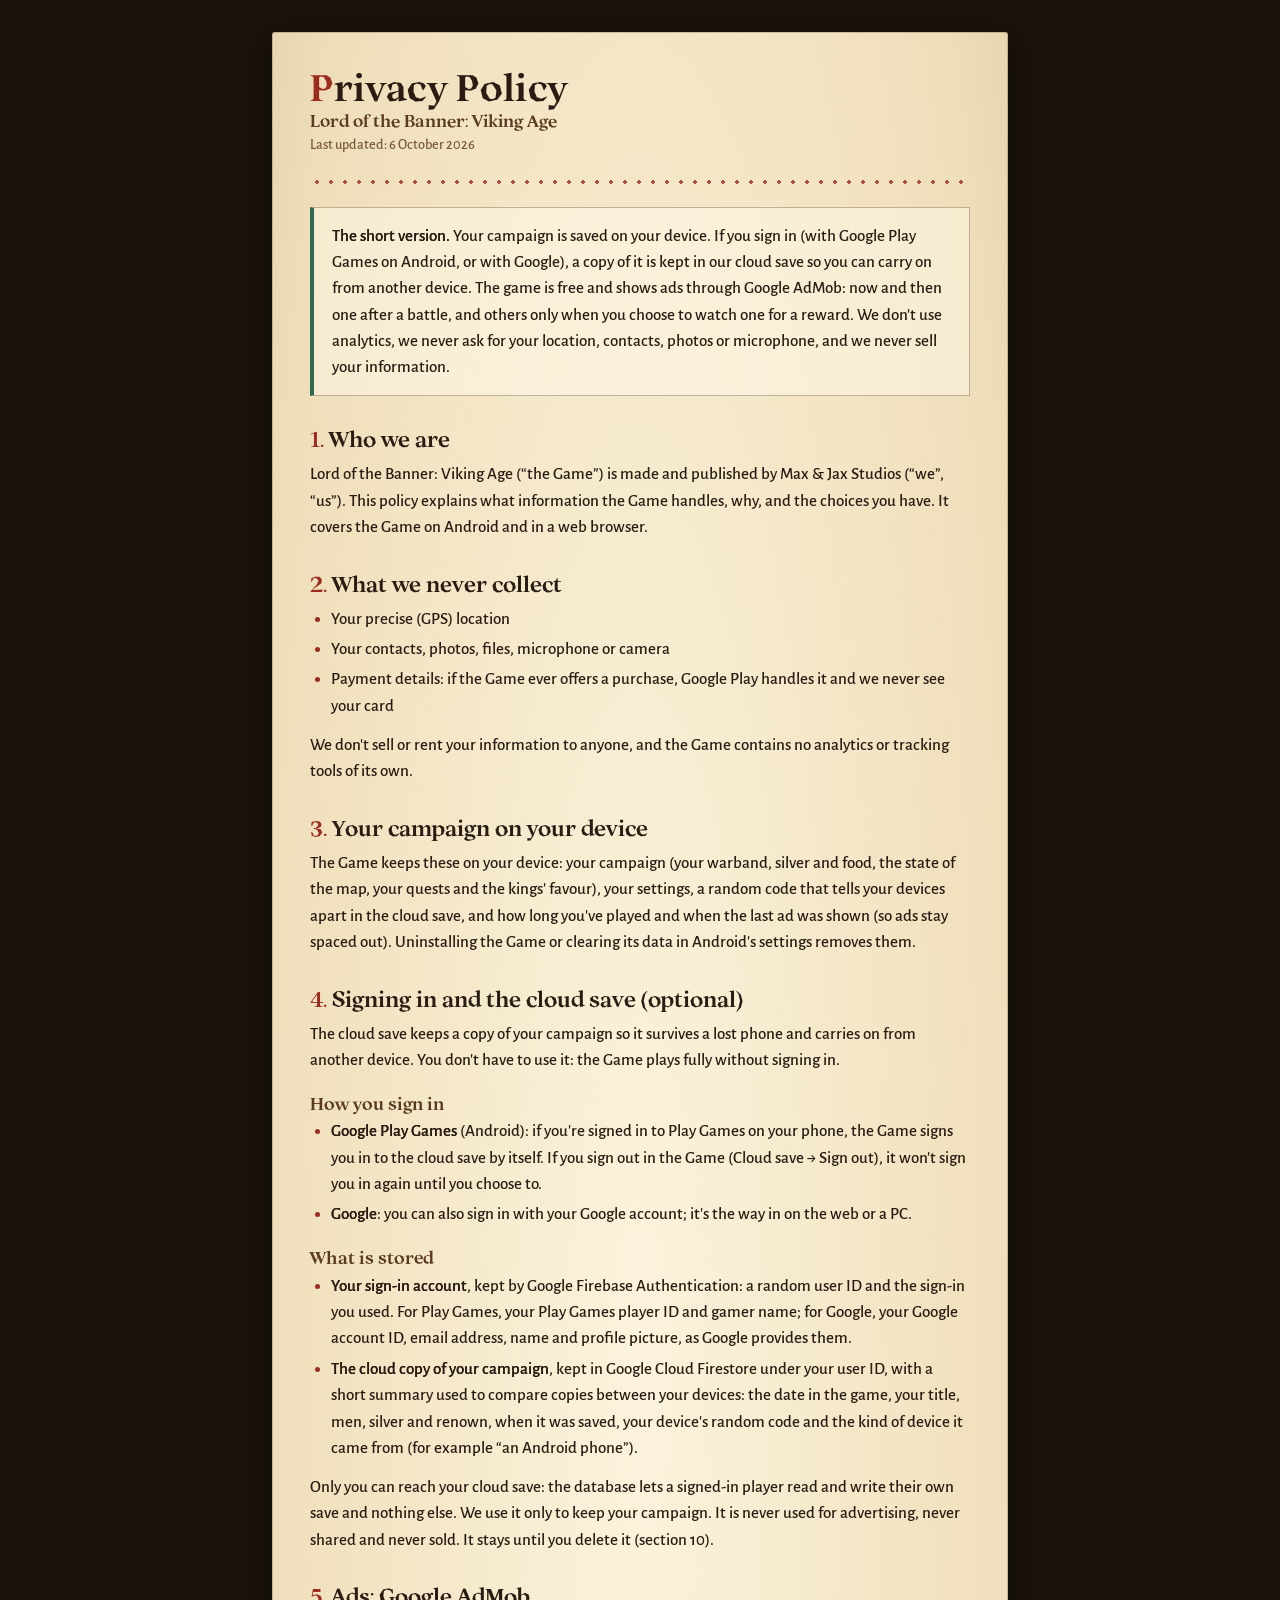
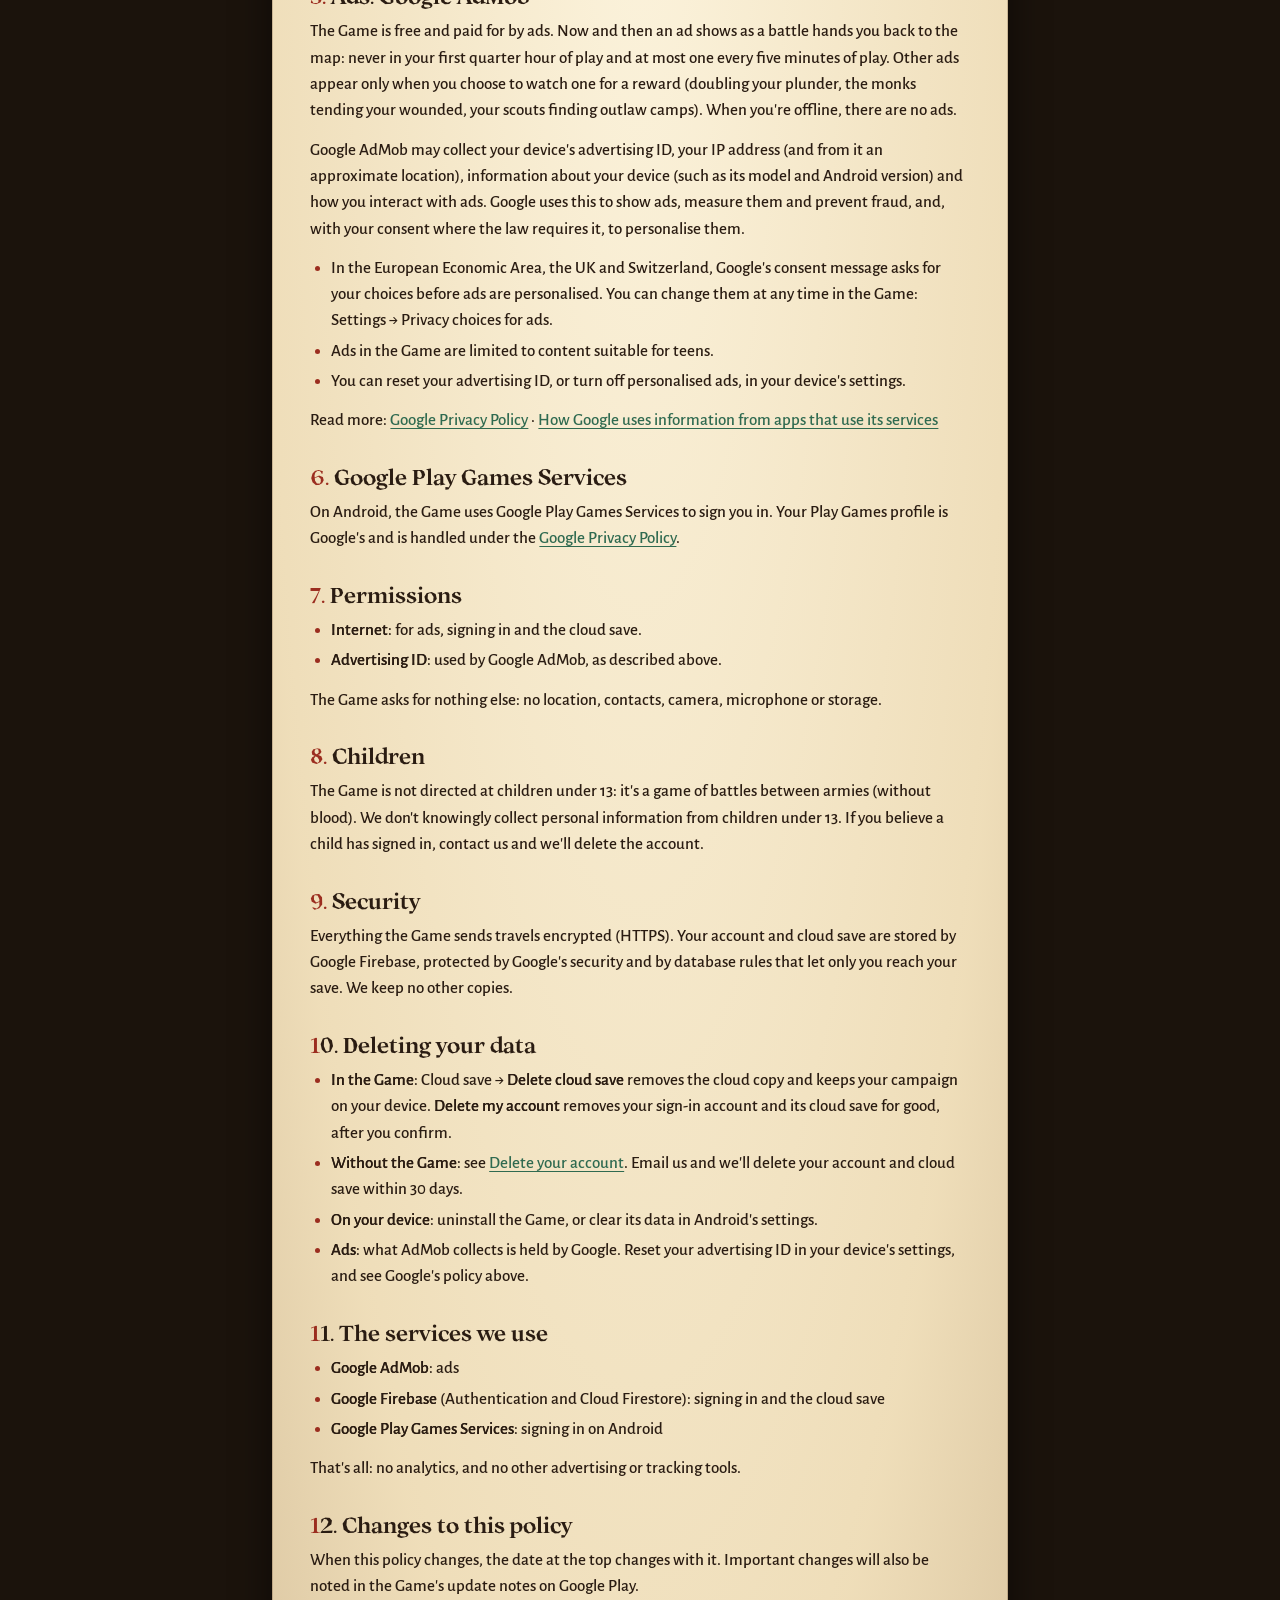
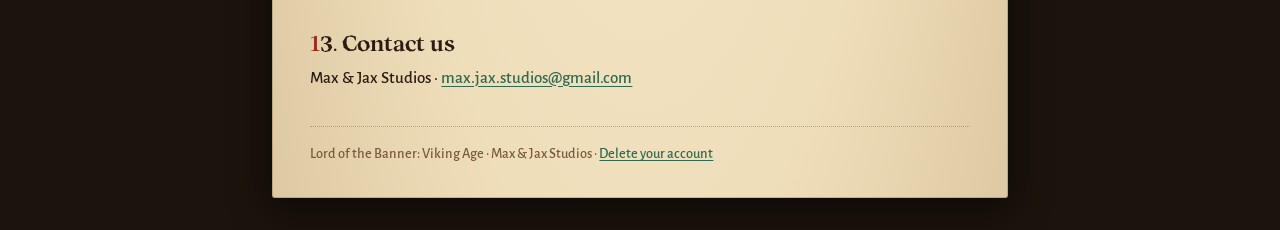
==== index.html @ bc625d04 "Privacy policy and account deletion page for Lord of the Banner: Viking Age Co-Authored-By: Claude O" ====
<!doctype html>
<html lang="en">
<head>
<meta charset="utf-8">
<meta name="viewport" content="width=device-width, initial-scale=1">
<meta name="theme-color" content="#1b130c">
<title>Privacy Policy · Lord of the Banner</title>
<meta name="description" content="How Lord of the Banner: Viking Age handles your information: your campaign, the optional cloud save, and ads.">
<link rel="icon" type="image/png" href="favicon.png">
<link rel="stylesheet" href="style.css">
</head>
<body>
<main>
  <h1>Privacy Policy</h1>
  <p class="game">Lord of the Banner: Viking Age</p>
  <p class="date">Last updated: 6 October 2026</p>
  <div class="dots"></div>

  <div class="short">
    <p><b>The short version.</b> Your campaign is saved on your device. If you sign in (with Google Play Games on Android, or with
    Google), a copy of it is kept in our cloud save so you can carry on from another device. The game is free and shows ads through
    Google AdMob: now and then one after a battle, and others only when you choose to watch one for a reward. We don't use analytics,
    we never ask for your location, contacts, photos or microphone, and we never sell your information.</p>
  </div>

  <h2>1. Who we are</h2>
  <p>Lord of the Banner: Viking Age (“the Game”) is made and published by Max &amp; Jax Studios (“we”, “us”). This policy explains what
  information the Game handles, why, and the choices you have. It covers the Game on Android and in a web browser.</p>

  <h2>2. What we never collect</h2>
  <ul>
    <li>Your precise (GPS) location</li>
    <li>Your contacts, photos, files, microphone or camera</li>
    <li>Payment details: if the Game ever offers a purchase, Google Play handles it and we never see your card</li>
  </ul>
  <p>We don't sell or rent your information to anyone, and the Game contains no analytics or tracking tools of its own.</p>

  <h2>3. Your campaign on your device</h2>
  <p>The Game keeps these on your device: your campaign (your warband, silver and food, the state of the map, your quests and the kings'
  favour), your settings, a random code that tells your devices apart in the cloud save, and how long you've played and when the last
  ad was shown (so ads stay spaced out). Uninstalling the Game or clearing its data in Android's settings removes them.</p>

  <h2>4. Signing in and the cloud save (optional)</h2>
  <p>The cloud save keeps a copy of your campaign so it survives a lost phone and carries on from another device. You don't have to use
  it: the Game plays fully without signing in.</p>
  <h3>How you sign in</h3>
  <ul>
    <li><b>Google Play Games</b> (Android): if you're signed in to Play Games on your phone, the Game signs you in to the cloud save by
    itself. If you sign out in the Game (Cloud save → Sign out), it won't sign you in again until you choose to.</li>
    <li><b>Google</b>: you can also sign in with your Google account; it's the way in on the web or a PC.</li>
  </ul>
  <h3>What is stored</h3>
  <ul>
    <li><b>Your sign-in account</b>, kept by Google Firebase Authentication: a random user ID and the sign-in you used. For Play Games,
    your Play Games player ID and gamer name; for Google, your Google account ID, email address, name and profile picture, as Google
    provides them.</li>
    <li><b>The cloud copy of your campaign</b>, kept in Google Cloud Firestore under your user ID, with a short summary used to compare
    copies between your devices: the date in the game, your title, men, silver and renown, when it was saved, your device's random code
    and the kind of device it came from (for example “an Android phone”).</li>
  </ul>
  <p>Only you can reach your cloud save: the database lets a signed-in player read and write their own save and nothing else. We use it
  only to keep your campaign. It is never used for advertising, never shared and never sold. It stays until you delete it (section 10).</p>

  <h2>5. Ads: Google AdMob</h2>
  <p>The Game is free and paid for by ads. Now and then an ad shows as a battle hands you back to the map: never in your first quarter
  hour of play and at most one every five minutes of play. Other ads appear only when you choose to watch one for a reward (doubling
  your plunder, the monks tending your wounded, your scouts finding outlaw camps). When you're offline, there are no ads.</p>
  <p>Google AdMob may collect your device's advertising ID, your IP address (and from it an approximate location), information about your
  device (such as its model and Android version) and how you interact with ads. Google uses this to show ads, measure them and prevent
  fraud, and, with your consent where the law requires it, to personalise them.</p>
  <ul>
    <li>In the European Economic Area, the UK and Switzerland, Google's consent message asks for your choices before ads are
    personalised. You can change them at any time in the Game: Settings → Privacy choices for ads.</li>
    <li>Ads in the Game are limited to content suitable for teens.</li>
    <li>You can reset your advertising ID, or turn off personalised ads, in your device's settings.</li>
  </ul>
  <p>Read more: <a href="https://policies.google.com/privacy">Google Privacy Policy</a> ·
  <a href="https://policies.google.com/technologies/partner-sites">How Google uses information from apps that use its services</a></p>

  <h2>6. Google Play Games Services</h2>
  <p>On Android, the Game uses Google Play Games Services to sign you in. Your Play Games profile is Google's and is handled under the
  <a href="https://policies.google.com/privacy">Google Privacy Policy</a>.</p>

  <h2>7. Permissions</h2>
  <ul>
    <li><b>Internet</b>: for ads, signing in and the cloud save.</li>
    <li><b>Advertising ID</b>: used by Google AdMob, as described above.</li>
  </ul>
  <p>The Game asks for nothing else: no location, contacts, camera, microphone or storage.</p>

  <h2>8. Children</h2>
  <p>The Game is not directed at children under 13: it's a game of battles between armies (without blood). We don't knowingly collect
  personal information from children under 13. If you believe a child has signed in, contact us and we'll delete the account.</p>

  <h2>9. Security</h2>
  <p>Everything the Game sends travels encrypted (HTTPS). Your account and cloud save are stored by Google Firebase, protected by Google's
  security and by database rules that let only you reach your save. We keep no other copies.</p>

  <h2>10. Deleting your data</h2>
  <ul>
    <li><b>In the Game</b>: Cloud save → <b>Delete cloud save</b> removes the cloud copy and keeps your campaign on your device.
    <b>Delete my account</b> removes your sign-in account and its cloud save for good, after you confirm.</li>
    <li><b>Without the Game</b>: see <a href="delete.html">Delete your account</a>. Email us and we'll delete your account and cloud save
    within 30 days.</li>
    <li><b>On your device</b>: uninstall the Game, or clear its data in Android's settings.</li>
    <li><b>Ads</b>: what AdMob collects is held by Google. Reset your advertising ID in your device's settings, and see Google's policy
    above.</li>
  </ul>

  <h2>11. The services we use</h2>
  <ul>
    <li><b>Google AdMob</b>: ads</li>
    <li><b>Google Firebase</b> (Authentication and Cloud Firestore): signing in and the cloud save</li>
    <li><b>Google Play Games Services</b>: signing in on Android</li>
  </ul>
  <p>That's all: no analytics, and no other advertising or tracking tools.</p>

  <h2>12. Changes to this policy</h2>
  <p>When this policy changes, the date at the top changes with it. Important changes will also be noted in the Game's update notes on
  Google Play.</p>

  <h2>13. Contact us</h2>
  <p>Max &amp; Jax Studios · <a href="mailto:max.jax.studios@gmail.com">max.jax.studios@gmail.com</a></p>

  <footer>Lord of the Banner: Viking Age · Max &amp; Jax Studios · <a href="delete.html">Delete your account</a></footer>
</main>
</body>
</html>
---- style.css ----
/* Lord of the Banner's privacy pages: a manuscript leaf, as the game's own screens (vellum, ink, a red capital) */
@font-face { font-family: 'Ortica'; src: url('fonts/Ortica-Bold.otf') format('opentype'); font-weight: 400; font-display: swap; }
@font-face { font-family: 'Alegreya Sans'; src: url('fonts/AlegreyaSans-Medium.ttf') format('truetype'); font-weight: 400; font-display: swap; }
:root {
  --display: 'Ortica', Georgia, 'Times New Roman', serif;
  --text: 'Alegreya Sans', system-ui, -apple-system, 'Segoe UI', Roboto, sans-serif;
  --vellum: #f4e2b8; --leaf: #f8ebcb; --ink: #2a1c12; --ink-soft: #5a3a22; --ink-faint: #7a5a3c;
  --madder: #9b2d1f; --verdigris: #2f6a50; --rule: rgba(90, 58, 34, 0.35);
}
* { box-sizing: border-box; }
html { -webkit-text-size-adjust: 100%; }
body { margin: 0; background: #1b130c; color: var(--ink); font: 400 17px/1.55 var(--text); }
main { max-width: 46rem; margin: 2rem auto; padding: 2.2rem 2.4rem 2rem; background: var(--leaf);
  background-image: radial-gradient(ellipse at 50% 40%, rgba(255, 250, 235, 0.55), rgba(196, 160, 104, 0.18) 75%, rgba(150, 110, 60, 0.28));
  border-radius: 3px; box-shadow: 0 0.6rem 2.4rem rgba(0, 0, 0, 0.55), inset 0 0 0 1px rgba(90, 58, 34, 0.25); }
h1 { margin: 0 0 0.2rem; font: 400 2.3rem/1.1 var(--display); letter-spacing: 0.01em; }
h1::first-letter, h2::first-letter { color: var(--madder); }
.game { margin: 0 0 0.2rem; font: 400 1.05rem var(--display); color: var(--ink-soft); }
.date { margin: 0 0 1.4rem; font-size: 0.9rem; color: var(--ink-faint); }
.dots { height: 6px; margin: 0 0 1.4rem; background: radial-gradient(circle, var(--madder) 1.6px, transparent 2px) 0 50% / 14px 6px repeat-x; opacity: 0.8; }
h2 { margin: 1.9rem 0 0.5rem; font: 400 1.35rem/1.25 var(--display); }
h3 { margin: 1.2rem 0 0.3rem; font: 400 1.08rem var(--display); color: var(--ink-soft); }
p, ul, ol { margin: 0 0 0.8rem; }
ul, ol { padding-left: 1.3rem; }
li { margin: 0.25rem 0; }
li::marker { color: var(--madder); }
b, strong { font-weight: 400; color: var(--ink); text-shadow: 0 0 0.6px var(--ink); }
a { color: var(--verdigris); text-underline-offset: 0.15em; }
.short { margin: 0 0 1.2rem; padding: 0.9rem 1.1rem; border: 1.5px solid var(--rule); border-left: 4px solid var(--verdigris); background: rgba(255, 250, 236, 0.45); }
.short p:last-child { margin: 0; }
.steps li { margin: 0.4rem 0; }
footer { margin-top: 2.2rem; padding-top: 1rem; border-top: 1px dotted var(--rule); font-size: 0.9rem; color: var(--ink-faint); }
@media (max-width: 600px) {
  body { font-size: 16px; }
  main { margin: 0; padding: 1.4rem 16px 1.6rem; border-radius: 0; min-height: 100vh; }
  h1 { font-size: 1.85rem; }
}
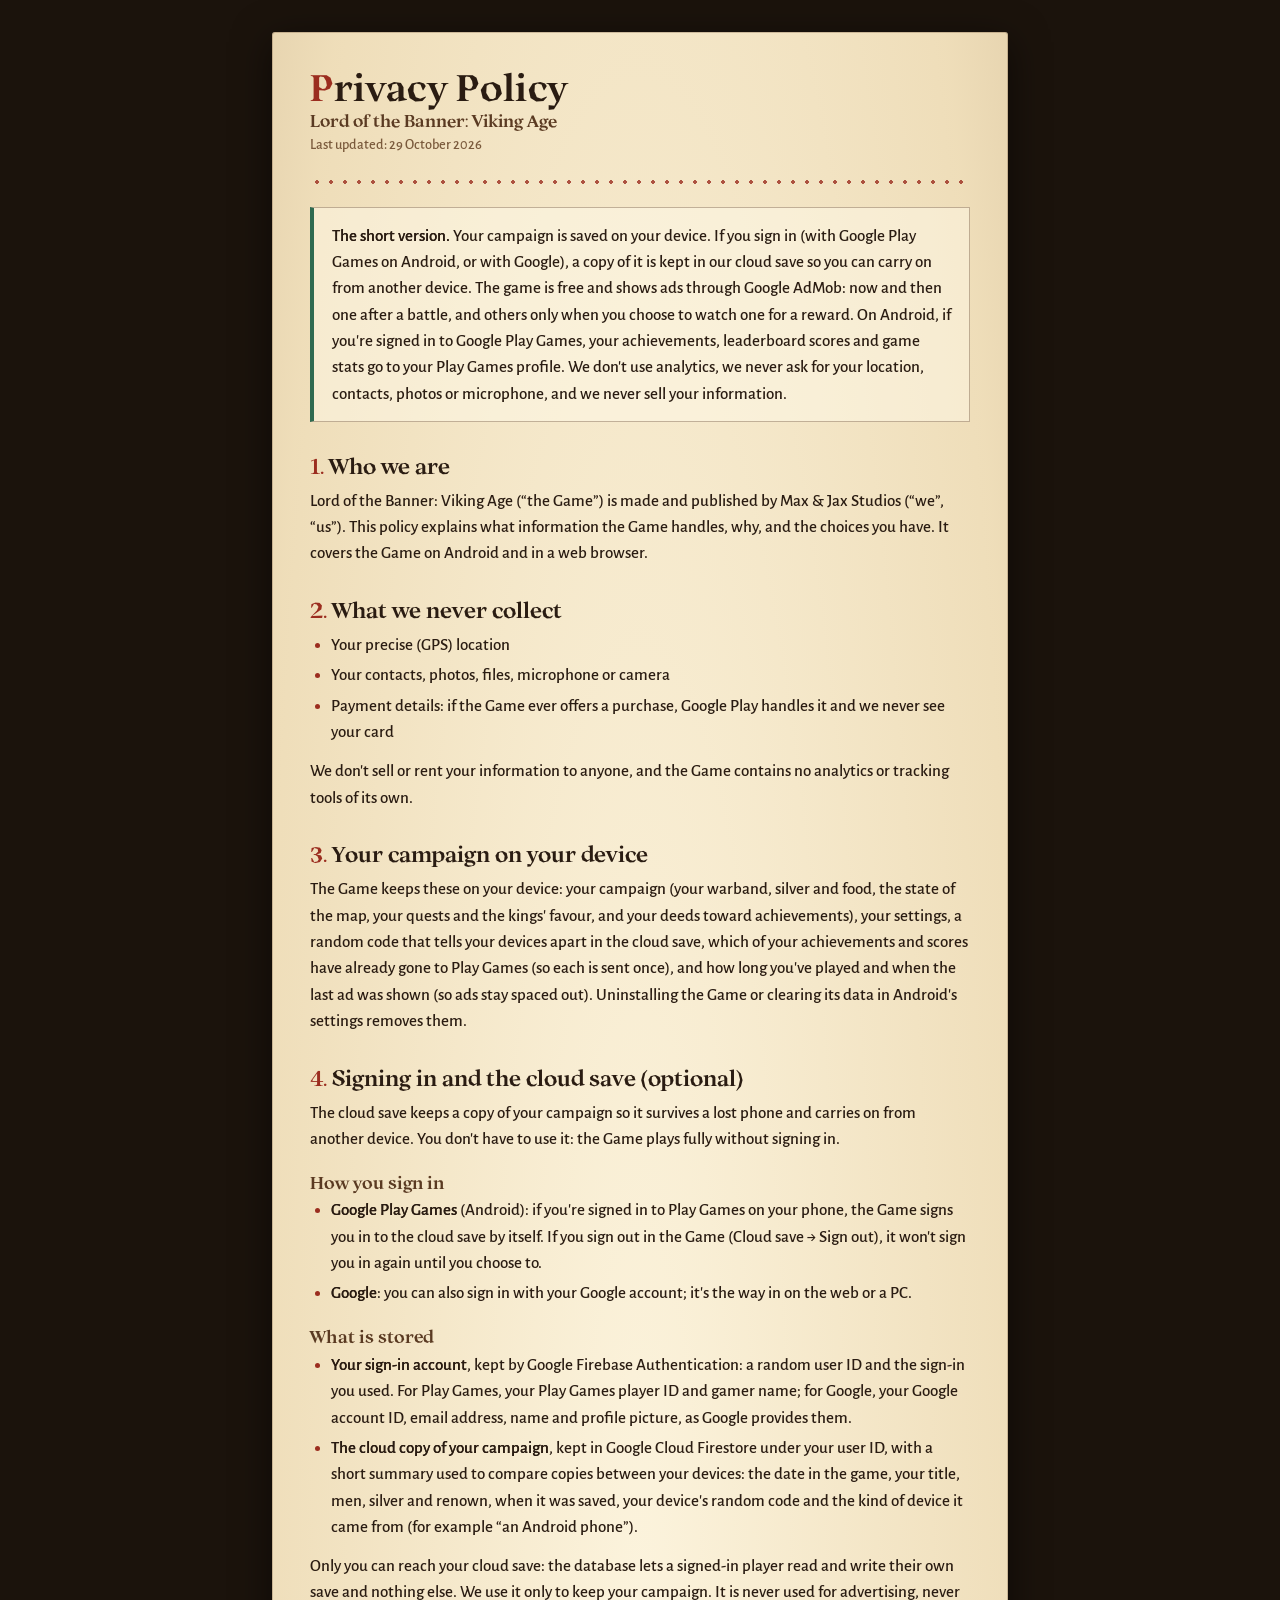
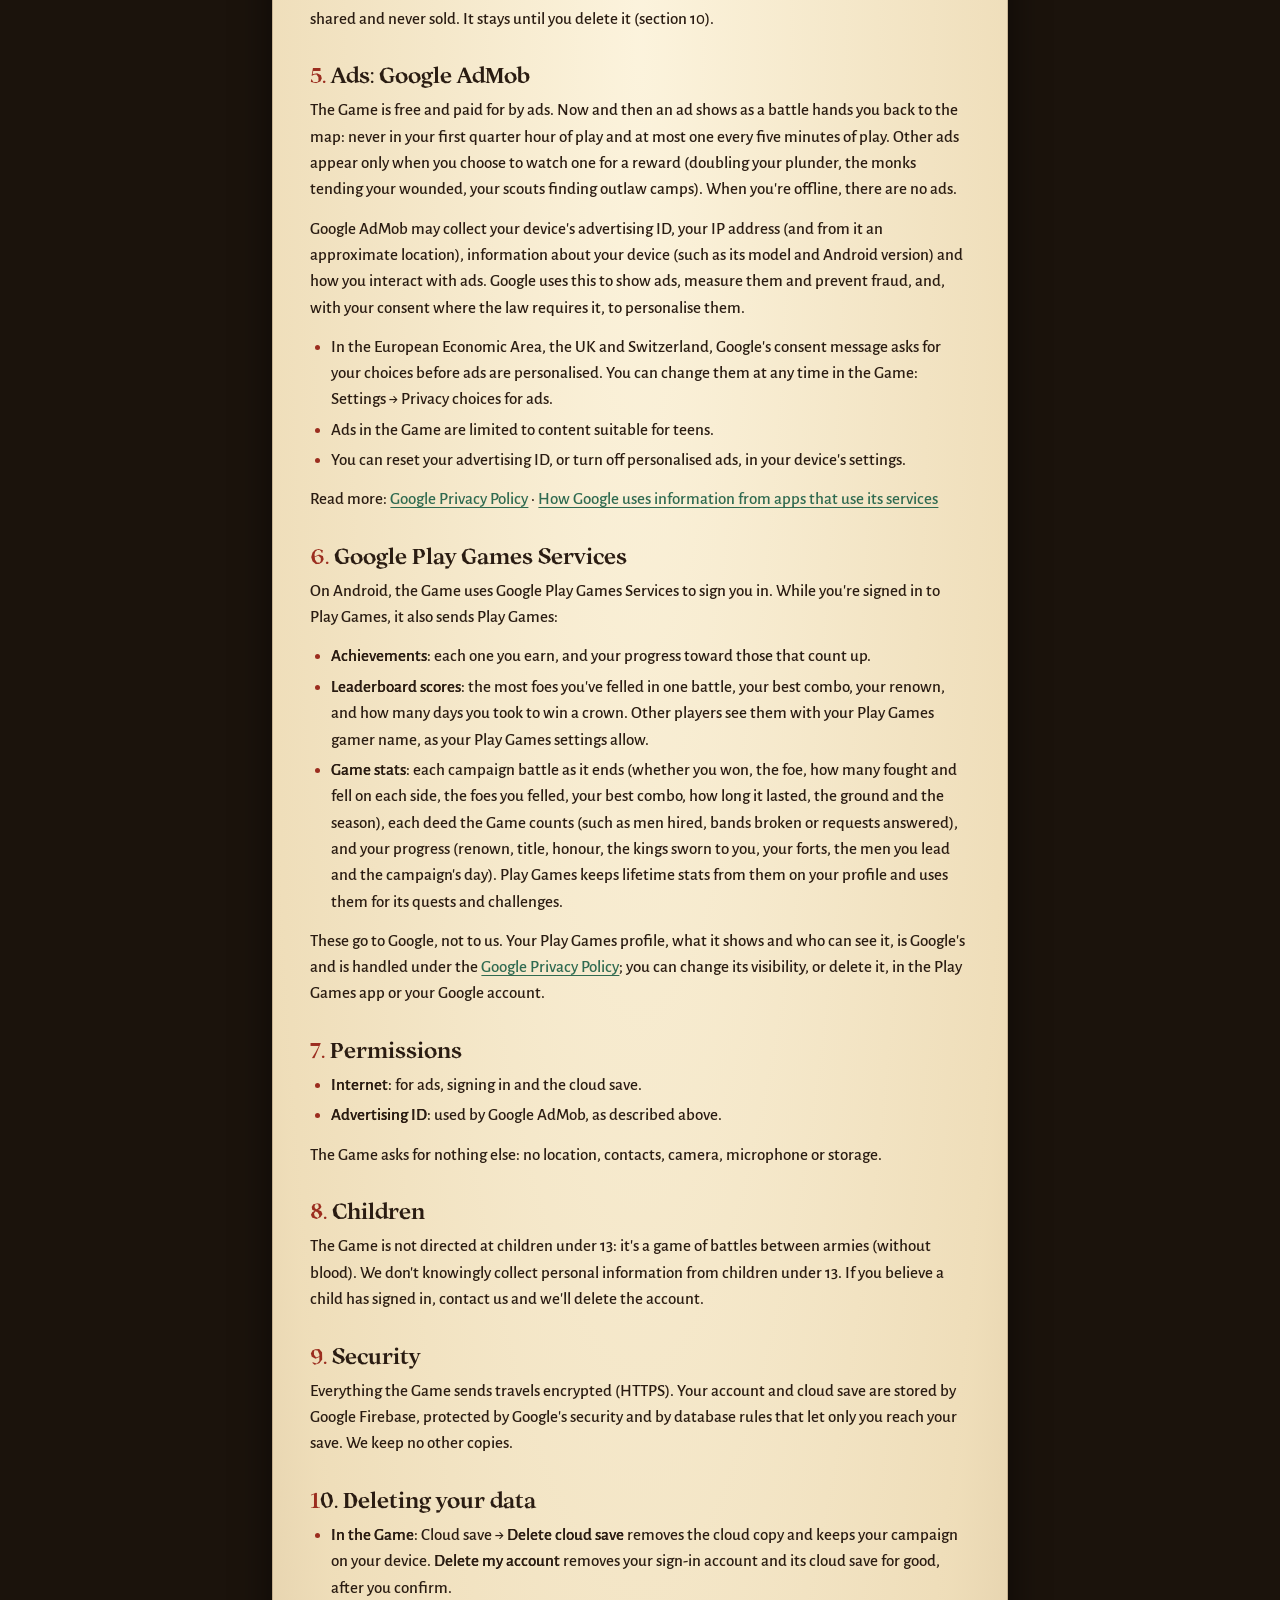
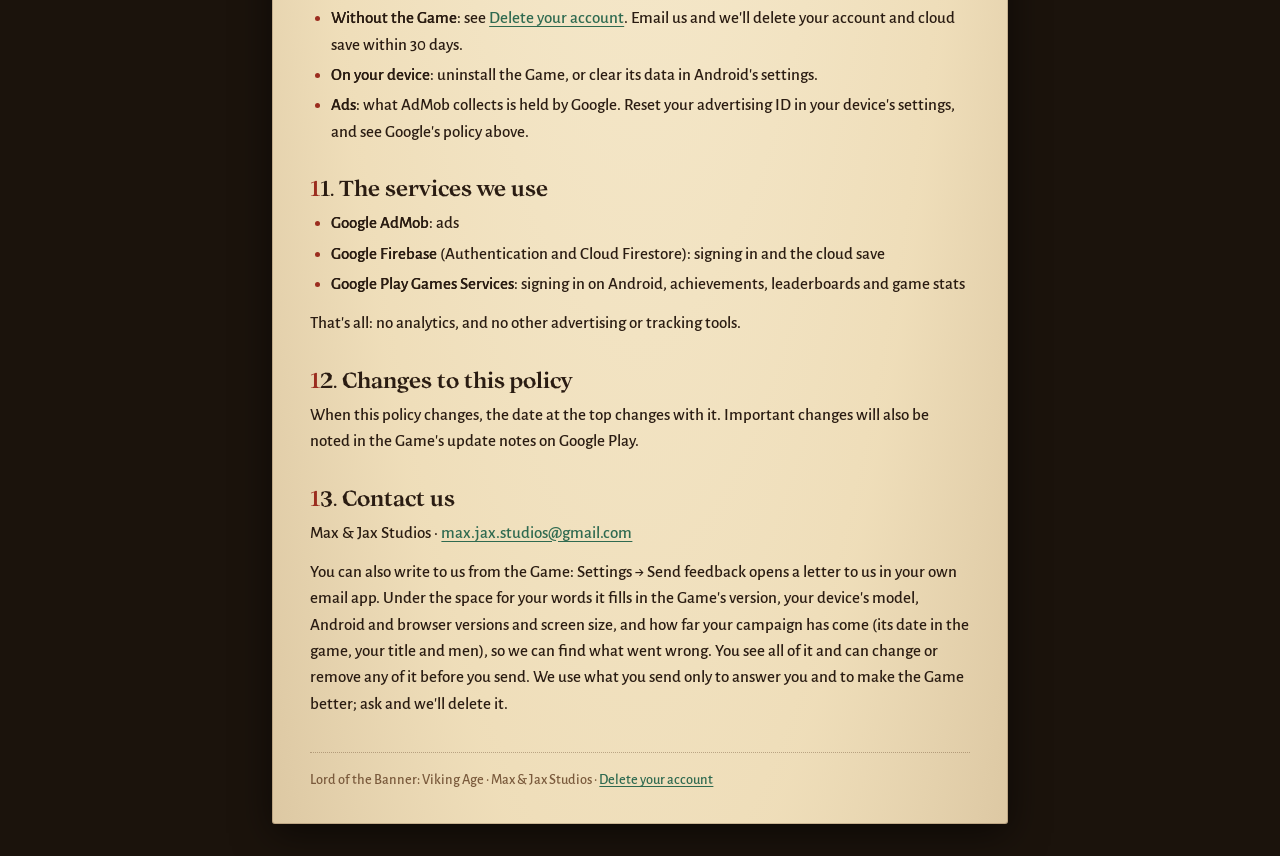
==== commit a8c56872: "The policy: Play Games' achievements, scores and game stats, and Send feedback Co-Authored-By: Claud" ====
--- a/index.html
+++ b/index.html
@@ -13,14 +13,15 @@
 <main>
   <h1>Privacy Policy</h1>
   <p class="game">Lord of the Banner: Viking Age</p>
-  <p class="date">Last updated: 6 October 2026</p>
+  <p class="date">Last updated: 29 October 2026</p>
   <div class="dots"></div>
 
   <div class="short">
     <p><b>The short version.</b> Your campaign is saved on your device. If you sign in (with Google Play Games on Android, or with
     Google), a copy of it is kept in our cloud save so you can carry on from another device. The game is free and shows ads through
-    Google AdMob: now and then one after a battle, and others only when you choose to watch one for a reward. We don't use analytics,
-    we never ask for your location, contacts, photos or microphone, and we never sell your information.</p>
+    Google AdMob: now and then one after a battle, and others only when you choose to watch one for a reward. On Android, if you're
+    signed in to Google Play Games, your achievements, leaderboard scores and game stats go to your Play Games profile. We don't use
+    analytics, we never ask for your location, contacts, photos or microphone, and we never sell your information.</p>
   </div>
 
   <h2>1. Who we are</h2>
@@ -37,8 +38,9 @@
 
   <h2>3. Your campaign on your device</h2>
   <p>The Game keeps these on your device: your campaign (your warband, silver and food, the state of the map, your quests and the kings'
-  favour), your settings, a random code that tells your devices apart in the cloud save, and how long you've played and when the last
-  ad was shown (so ads stay spaced out). Uninstalling the Game or clearing its data in Android's settings removes them.</p>
+  favour, and your deeds toward achievements), your settings, a random code that tells your devices apart in the cloud save, which of
+  your achievements and scores have already gone to Play Games (so each is sent once), and how long you've played and when the last ad
+  was shown (so ads stay spaced out). Uninstalling the Game or clearing its data in Android's settings removes them.</p>
 
   <h2>4. Signing in and the cloud save (optional)</h2>
   <p>The cloud save keeps a copy of your campaign so it survives a lost phone and carries on from another device. You don't have to use
@@ -78,8 +80,19 @@
   <a href="https://policies.google.com/technologies/partner-sites">How Google uses information from apps that use its services</a></p>
 
   <h2>6. Google Play Games Services</h2>
-  <p>On Android, the Game uses Google Play Games Services to sign you in. Your Play Games profile is Google's and is handled under the
-  <a href="https://policies.google.com/privacy">Google Privacy Policy</a>.</p>
+  <p>On Android, the Game uses Google Play Games Services to sign you in. While you're signed in to Play Games, it also sends Play Games:</p>
+  <ul>
+    <li><b>Achievements</b>: each one you earn, and your progress toward those that count up.</li>
+    <li><b>Leaderboard scores</b>: the most foes you've felled in one battle, your best combo, your renown, and how many days you took to
+    win a crown. Other players see them with your Play Games gamer name, as your Play Games settings allow.</li>
+    <li><b>Game stats</b>: each campaign battle as it ends (whether you won, the foe, how many fought and fell on each side, the foes you
+    felled, your best combo, how long it lasted, the ground and the season), each deed the Game counts (such as men hired, bands broken
+    or requests answered), and your progress (renown, title, honour, the kings sworn to you, your forts, the men you lead and the
+    campaign's day). Play Games keeps lifetime stats from them on your profile and uses them for its quests and challenges.</li>
+  </ul>
+  <p>These go to Google, not to us. Your Play Games profile, what it shows and who can see it, is Google's and is handled under the
+  <a href="https://policies.google.com/privacy">Google Privacy Policy</a>; you can change its visibility, or delete it, in the Play Games
+  app or your Google account.</p>
 
   <h2>7. Permissions</h2>
   <ul>
@@ -111,7 +124,7 @@
   <ul>
     <li><b>Google AdMob</b>: ads</li>
     <li><b>Google Firebase</b> (Authentication and Cloud Firestore): signing in and the cloud save</li>
-    <li><b>Google Play Games Services</b>: signing in on Android</li>
+    <li><b>Google Play Games Services</b>: signing in on Android, achievements, leaderboards and game stats</li>
   </ul>
   <p>That's all: no analytics, and no other advertising or tracking tools.</p>
 
@@ -121,6 +134,10 @@
 
   <h2>13. Contact us</h2>
   <p>Max &amp; Jax Studios · <a href="mailto:max.jax.studios@gmail.com">max.jax.studios@gmail.com</a></p>
+  <p>You can also write to us from the Game: Settings → Send feedback opens a letter to us in your own email app. Under the space for
+  your words it fills in the Game's version, your device's model, Android and browser versions and screen size, and how far your
+  campaign has come (its date in the game, your title and men), so we can find what went wrong. You see all of it and can change or
+  remove any of it before you send. We use what you send only to answer you and to make the Game better; ask and we'll delete it.</p>
 
   <footer>Lord of the Banner: Viking Age · Max &amp; Jax Studios · <a href="delete.html">Delete your account</a></footer>
 </main>
